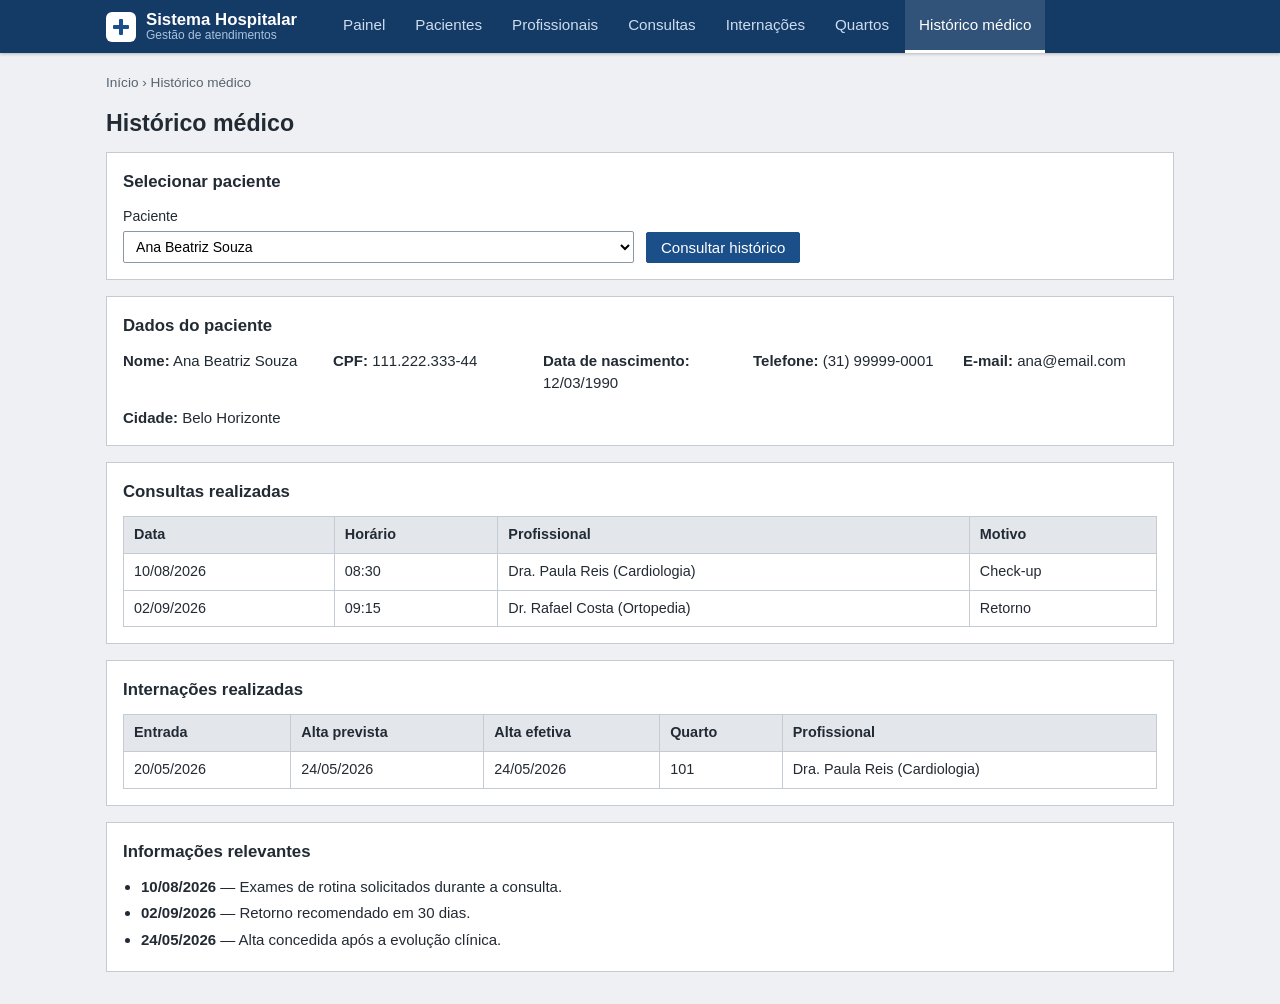
==== src/historico.html @ db323434 "organização das pastas" ====
<!doctype html>
<html lang="pt-BR">
  <head>
    <meta charset="utf-8" />
    <meta name="viewport" content="width=device-width,initial-scale=1" />
    <title>Histórico médico Sistema Hospitalar</title>
    <link rel="stylesheet" href="css/style.css" />
  </head>
  <body>
    <header class="cabecalho">
      <div class="cabecalho-interno">
        <a class="marca" href="index.html">
          <span class="marca-simbolo"></span>
          <span class="marca-texto"
            ><strong>Sistema Hospitalar</strong
            ><span class="marca-subtitulo">Gestão de atendimentos</span></span
          >
        </a>
        <nav id="menu-principal">
          <a href="index.html">Painel</a>
          <a href="pacientes.html">Pacientes</a>
          <a href="profissionais.html">Profissionais</a>
          <a href="consultas.html">Consultas</a>
          <a href="internacoes.html">Internações</a>
          <a href="quartos.html">Quartos</a>
          <a href="historico.html" class="ativo">Histórico médico</a>
        </nav>
      </div>
    </header>

    <main id="conteudo">
      <p class="caminho">Início › Histórico médico</p>
      <div class="titulo-pagina">
        <h1>Histórico médico</h1>
      </div>

      <section class="painel">
        <h2>Selecionar paciente</h2>
        <form id="formulario-historico" class="filtros" action="#">
          <label for="paciente"
            >Paciente
            <select id="paciente" name="paciente">
              <option>Ana Beatriz Souza</option>
              <option>Carlos Henrique Lima</option>
              <option>Fernanda Oliveira Rocha</option>
              <option>João Pedro Martins</option>
              <option>Marina Duarte Alves</option>
            </select>
          </label>
          <div class="botoes">
            <button type="button" id="botao-consultar">
              Consultar histórico
            </button>
          </div>
        </form>
      </section>

      <section class="painel">
        <h2>Dados do paciente</h2>
        <div class="dados-paciente" id="dados-paciente">
          <p><strong>Nome:</strong> Ana Beatriz Souza</p>
          <p><strong>CPF:</strong> 111.222.333-44</p>
          <p><strong>Data de nascimento:</strong> 12/03/1990</p>
          <p><strong>Telefone:</strong> (31) 99999-0001</p>
          <p><strong>E-mail:</strong> ana@email.com</p>
          <p><strong>Cidade:</strong> Belo Horizonte</p>
        </div>
      </section>

      <section class="painel">
        <h2>Consultas realizadas</h2>
        <div class="tabela-rolavel">
          <table id="tabela-consultas">
            <thead>
              <tr>
                <th>Data</th>
                <th>Horário</th>
                <th>Profissional</th>
                <th>Motivo</th>
              </tr>
            </thead>
            <tbody>
              <tr>
                <td>10/08/2026</td>
                <td>08:30</td>
                <td>Dra. Paula Reis (Cardiologia)</td>
                <td>Check-up</td>
              </tr>
              <tr>
                <td>02/09/2026</td>
                <td>09:15</td>
                <td>Dr. Rafael Costa (Ortopedia)</td>
                <td>Retorno</td>
              </tr>
            </tbody>
          </table>
        </div>
      </section>

      <section class="painel">
        <h2>Internações realizadas</h2>
        <div class="tabela-rolavel">
          <table id="tabela-internacoes">
            <thead>
              <tr>
                <th>Entrada</th>
                <th>Alta prevista</th>
                <th>Alta efetiva</th>
                <th>Quarto</th>
                <th>Profissional</th>
              </tr>
            </thead>
            <tbody>
              <tr>
                <td>20/05/2026</td>
                <td>24/05/2026</td>
                <td>24/05/2026</td>
                <td>101</td>
                <td>Dra. Paula Reis (Cardiologia)</td>
              </tr>
            </tbody>
          </table>
        </div>
      </section>

      <section class="painel">
        <h2>Informações relevantes</h2>
        <ul class="lista-informacoes" id="lista-informacoes">
          <li>
            <strong>10/08/2026</strong> — Exames de rotina solicitados durante a
            consulta.
          </li>
          <li><strong>02/09/2026</strong> — Retorno recomendado em 30 dias.</li>
          <li>
            <strong>24/05/2026</strong> — Alta concedida após a evolução
            clínica.
          </li>
        </ul>
      </section>
    </main>
  </body>
</html>
---- src/css/style.css ----
:root {
  --azul: #1b4f8a;
  --azul-escuro: #143a66;
  --fundo: #eef0f3;
  --borda: #c5cbd3;
  --texto: #222a33;
  --texto-suave: #59636e;
}
* {
  box-sizing: border-box;
}
body {
  margin: 0;
  font-family: Arial, sans-serif;
  font-size: 15px;
  line-height: 1.5;
  color: var(--texto);
  background: var(--fundo);
}
a {
  color: var(--azul);
}
a:focus-visible,
button:focus-visible,
input:focus-visible,
select:focus-visible {
  outline: 3px solid #f2b84b;
  outline-offset: 2px;
}
.cabecalho {
  background: var(--azul-escuro);
  box-shadow: 0 1px 3px rgba(0, 0, 0, 0.25);
}
.cabecalho-interno {
  max-width: 1100px;
  margin: 0 auto;
  padding: 0 16px;
  display: flex;
  flex-wrap: wrap;
  align-items: stretch;
  column-gap: 32px;
}
.marca {
  display: flex;
  align-items: center;
  gap: 10px;
  padding: 10px 0;
  color: #fff;
  text-decoration: none;
}
.marca-simbolo {
  position: relative;
  flex: none;
  width: 30px;
  height: 30px;
  border-radius: 6px;
  background: #fff;
}
.marca-simbolo::before,
.marca-simbolo::after {
  content: "";
  position: absolute;
  background: var(--azul);
  border-radius: 1px;
}
.marca-simbolo::before {
  left: 7px;
  right: 7px;
  top: 13px;
  height: 4px;
}
.marca-simbolo::after {
  top: 7px;
  bottom: 7px;
  left: 13px;
  width: 4px;
}
.marca-texto {
  display: flex;
  flex-direction: column;
  line-height: 1.15;
}
.marca-texto strong {
  font-size: 1.05rem;
  font-weight: 600;
}
.marca-subtitulo {
  font-size: 0.75rem;
  color: #a9c3e0;
}
#menu-principal {
  display: flex;
  gap: 2px;
  overflow-x: auto;
}
#menu-principal a {
  display: flex;
  align-items: center;
  padding: 0 14px;
  min-height: 52px;
  color: #cddcee;
  font-size: 0.95rem;
  text-decoration: none;
  white-space: nowrap;
  border-bottom: 3px solid transparent;
}
#menu-principal a:hover {
  color: #fff;
  background: rgba(255, 255, 255, 0.08);
}
#menu-principal a.ativo {
  color: #fff;
  background: rgba(255, 255, 255, 0.12);
  border-bottom-color: #fff;
}
#menu-principal a:focus-visible {
  outline-offset: -3px;
}
#conteudo {
  max-width: 1100px;
  margin: 0 auto;
  padding: 16px;
}
.caminho {
  margin: 4px 0 12px;
  font-size: 0.85rem;
  color: var(--texto-suave);
}
.titulo-pagina {
  display: flex;
  justify-content: space-between;
  align-items: center;
  gap: 12px;
  margin-bottom: 12px;
}
h1 {
  margin: 0;
  font-size: 1.45rem;
  font-weight: 600;
}
h2 {
  margin: 0 0 12px;
  font-size: 1.05rem;
  font-weight: 600;
}
.painel {
  margin-bottom: 16px;
  padding: 16px;
  background: #fff;
  border: 1px solid var(--borda);
}
.filtros {
  display: grid;
  grid-template-columns: repeat(auto-fit, minmax(180px, 1fr));
  gap: 12px;
  align-items: end;
}
label {
  display: flex;
  flex-direction: column;
  gap: 3px;
  font-size: 0.88rem;
}
input,
select {
  padding: 6px 8px;
  font-family: inherit;
  font-size: inherit;
  border: 1px solid #8c96a3;
  border-radius: 2px;
  background: #fff;
}
.botoes {
  display: flex;
  flex-wrap: wrap;
  gap: 8px;
}
button,
.botao {
  display: inline-block;
  padding: 6px 14px;
  font-family: inherit;
  font-size: inherit;
  color: #fff;
  text-decoration: none;
  border: 1px solid var(--azul);
  border-radius: 2px;
  background: var(--azul);
  cursor: pointer;
}
button.secundario,
.botao.secundario {
  color: var(--azul);
  background: #fff;
}
.resumo {
  margin: 0 0 8px;
  font-size: 0.88rem;
  color: var(--texto-suave);
}
.tabela-rolavel {
  overflow-x: auto;
}
table {
  width: 100%;
  border-collapse: collapse;
  background: #fff;
}
th,
td {
  padding: 7px 10px;
  border: 1px solid var(--borda);
  text-align: left;
  font-size: 0.9rem;
  white-space: nowrap;
}
th {
  background: #e3e7ec;
  font-weight: 600;
}
tbody tr:hover {
  background: #e8f0f9;
}
@media (max-width: 800px) {
  #menu-principal {
    width: 100%;
  }
  .titulo-pagina {
    flex-direction: column;
    align-items: flex-start;
  }
  #conteudo {
    padding: 12px;
  }
}
td button,
td .botao {
  padding: 2px 8px;
  font-size: 0.82rem;
}
button:disabled {
  opacity: 0.5;
  cursor: not-allowed;
}
.paginacao {
  display: flex;
  gap: 8px;
  margin: 10px 0 16px;
}
.grupo {
  display: grid;
  grid-template-columns: repeat(auto-fit, minmax(200px, 1fr));
  gap: 12px;
  margin: 0 0 14px;
  padding: 12px;
  border: 1px solid var(--borda);
}
.grupo h3 {
  grid-column: 1/-1;
  margin: 0;
  font-size: 1rem;
}
.largura-total {
  grid-column: 1/-1;
}
.dados-paciente {
  display: grid;
  grid-template-columns: repeat(auto-fit, minmax(180px, 1fr));
  gap: 12px 16px;
  margin: 0;
}
.dados-paciente p {
  margin: 0;
  font-weight: 500;
}
.lista-informacoes {
  margin: 0;
  padding-left: 18px;
}
.lista-informacoes li {
  margin-bottom: 4px;
}
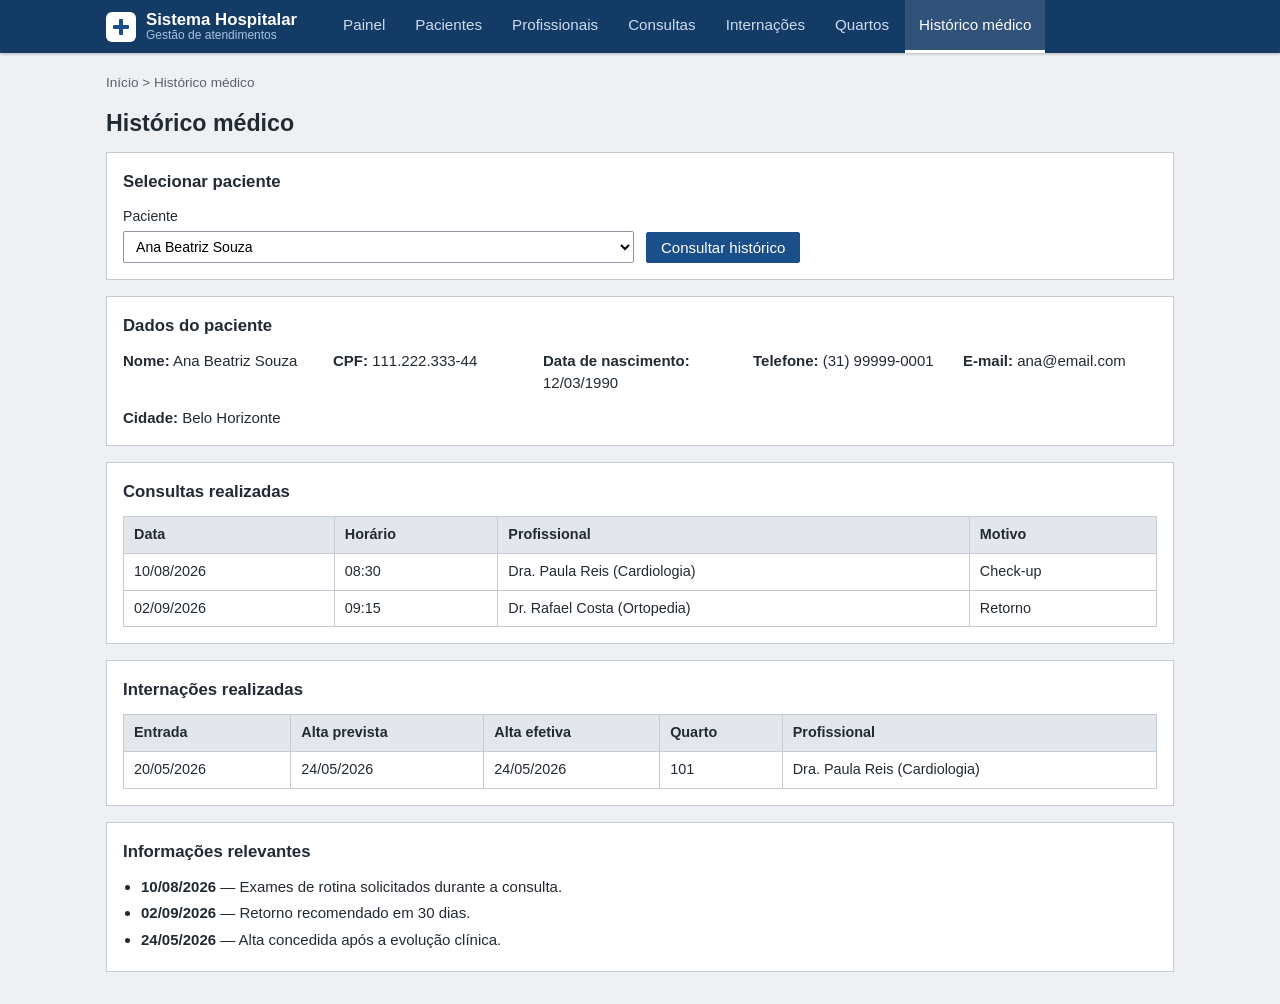
==== commit 93cee5f0: "Update historico.html" ====
--- a/src/historico.html
+++ b/src/historico.html
@@ -3,7 +3,7 @@
   <head>
     <meta charset="utf-8" />
     <meta name="viewport" content="width=device-width,initial-scale=1" />
-    <title>Histórico médico Sistema Hospitalar</title>
+    <title>Histórico médico</title>
     <link rel="stylesheet" href="css/style.css" />
   </head>
   <body>
@@ -29,7 +29,7 @@
     </header>
 
     <main id="conteudo">
-      <p class="caminho">Início › Histórico médico</p>
+      <p class="caminho">Início > Histórico médico</p>
       <div class="titulo-pagina">
         <h1>Histórico médico</h1>
       </div>
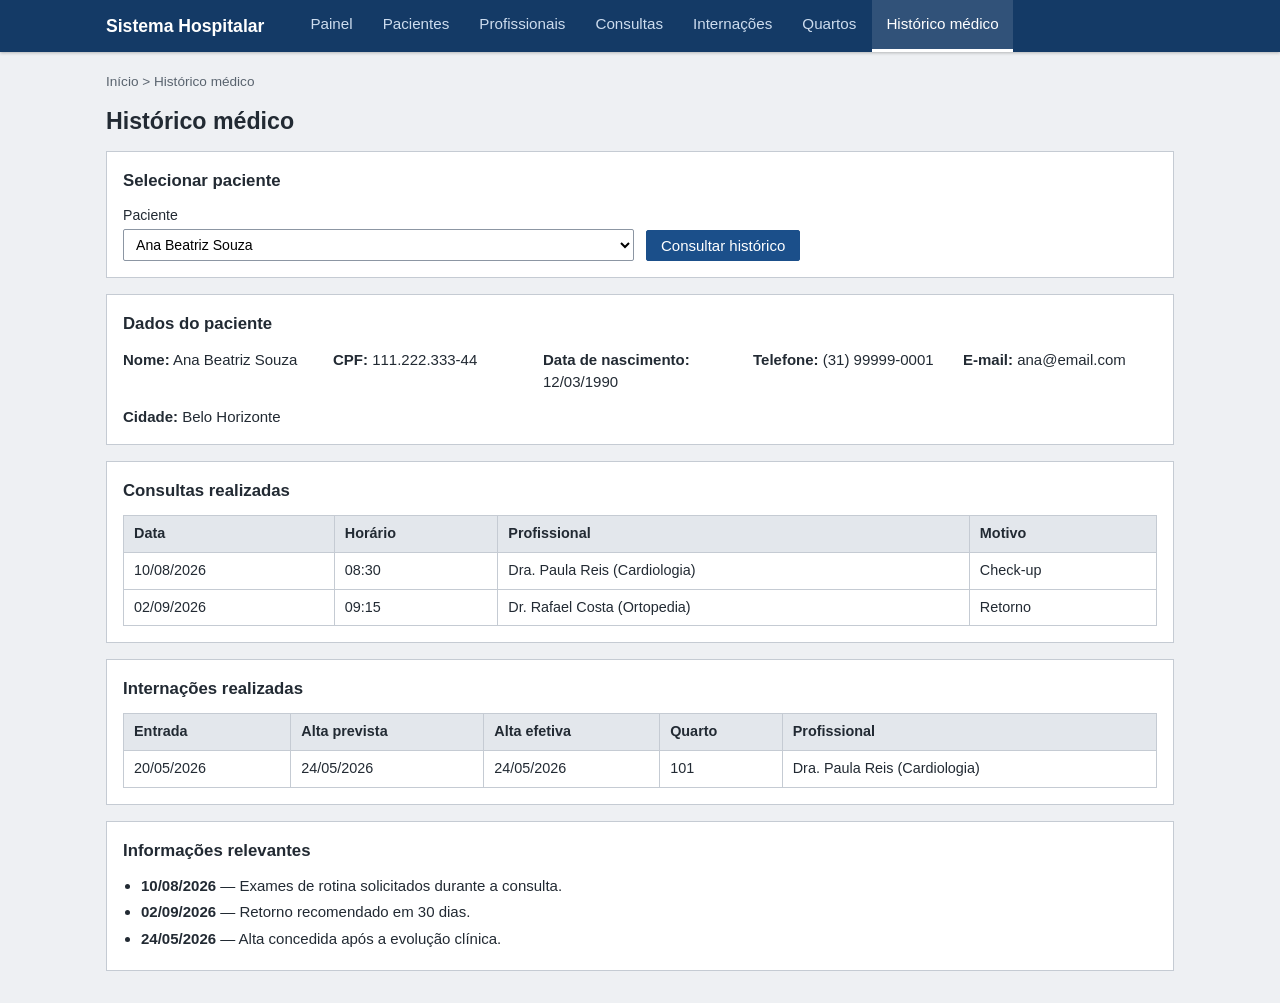
==== commit 0de488c6: "alteração no cabeçalho" ====
--- a/src/historico.html
+++ b/src/historico.html
@@ -9,13 +9,7 @@
   <body>
     <header class="cabecalho">
       <div class="cabecalho-interno">
-        <a class="marca" href="index.html">
-          <span class="marca-simbolo"></span>
-          <span class="marca-texto"
-            ><strong>Sistema Hospitalar</strong
-            ><span class="marca-subtitulo">Gestão de atendimentos</span></span
-          >
-        </a>
+        <a class="marca" href="index.html">Sistema Hospitalar</a>
         <nav id="menu-principal">
           <a href="index.html">Painel</a>
           <a href="pacientes.html">Pacientes</a>
--- a/src/css/style.css
+++ b/src/css/style.css
@@ -43,50 +43,11 @@
 .marca {
   display: flex;
   align-items: center;
-  gap: 10px;
   padding: 10px 0;
   color: #fff;
+  font-size: 1.1rem;
+  font-weight: 600;
   text-decoration: none;
-}
-.marca-simbolo {
-  position: relative;
-  flex: none;
-  width: 30px;
-  height: 30px;
-  border-radius: 6px;
-  background: #fff;
-}
-.marca-simbolo::before,
-.marca-simbolo::after {
-  content: "";
-  position: absolute;
-  background: var(--azul);
-  border-radius: 1px;
-}
-.marca-simbolo::before {
-  left: 7px;
-  right: 7px;
-  top: 13px;
-  height: 4px;
-}
-.marca-simbolo::after {
-  top: 7px;
-  bottom: 7px;
-  left: 13px;
-  width: 4px;
-}
-.marca-texto {
-  display: flex;
-  flex-direction: column;
-  line-height: 1.15;
-}
-.marca-texto strong {
-  font-size: 1.05rem;
-  font-weight: 600;
-}
-.marca-subtitulo {
-  font-size: 0.75rem;
-  color: #a9c3e0;
 }
 #menu-principal {
   display: flex;
@@ -280,3 +241,4 @@
 .lista-informacoes li {
   margin-bottom: 4px;
 }
+
